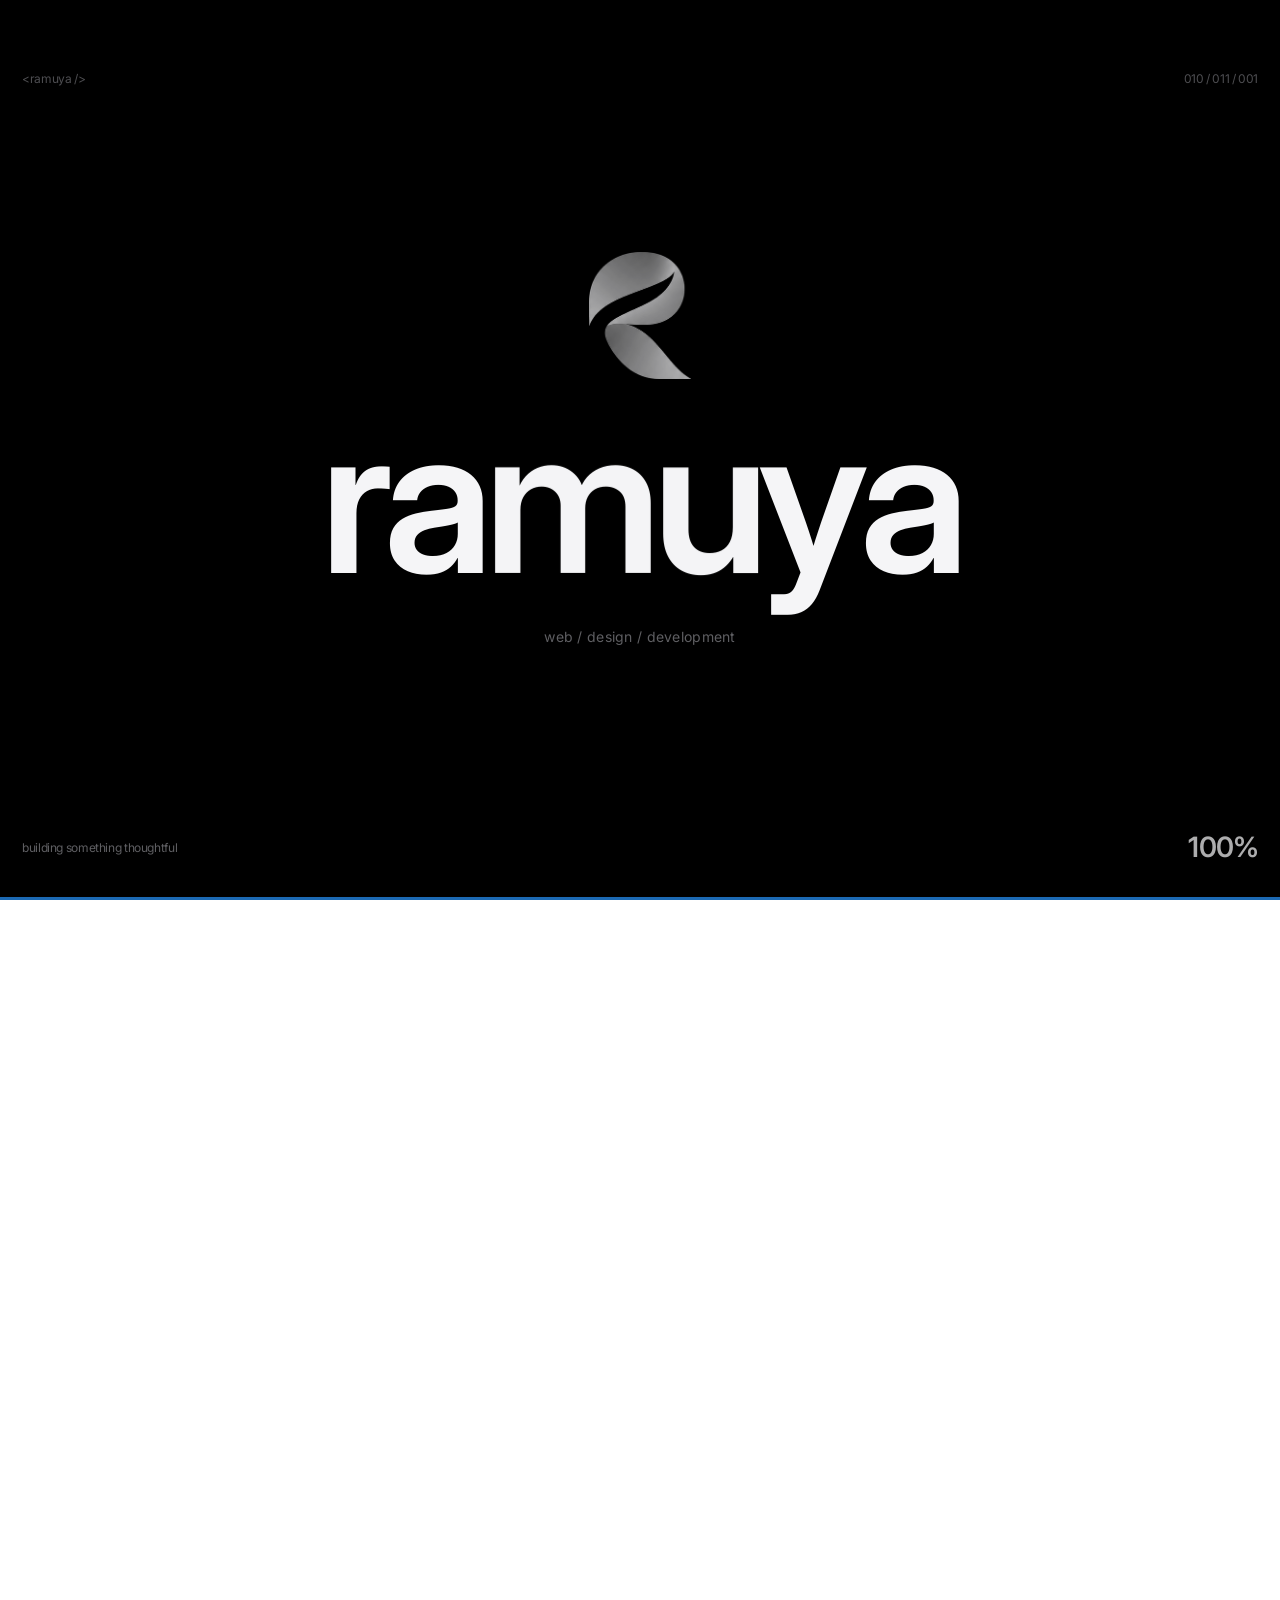
==== index.html @ 0b3c4e21 "Initial commit - RAMUYA" ====
<!DOCTYPE html>
<html lang="id">
<head>
  <meta charset="UTF-8">
  <meta name="viewport" content="width=device-width, initial-scale=1.0">
  <meta name="description" content="Ramuya — freelance web design untuk brand yang ingin tampil hangat, modern, dan berkesan.">
  <title>Ramuya — Web Design Studio</title>
  <link rel="preconnect" href="https://fonts.googleapis.com">
  <link rel="preconnect" href="https://fonts.gstatic.com" crossorigin>
  <!-- Font utama: SF Pro (bawaan perangkat Apple). Inter dipakai sebagai pengganti di perangkat lain -->
  <link href="https://fonts.googleapis.com/css2?family=Inter:wght@400;500;600;700&display=swap" rel="stylesheet">
  <link rel="stylesheet" href="assets/css/style.css">

  <!-- Brand icons + info untuk Google / media sosial -->
  <link rel="icon" href="assets/images/favicon.ico" sizes="48x48">
  <link rel="icon" type="image/png" sizes="48x48" href="assets/images/favicon-48.png">
  <link rel="icon" type="image/png" sizes="96x96" href="assets/images/favicon-96.png">
  <link rel="icon" type="image/png" sizes="192x192" href="assets/images/favicon-192.png">
  <link rel="apple-touch-icon" href="assets/images/apple-touch-icon.png">
  <meta name="theme-color" content="#000000">
  <meta property="og:site_name" content="Ramuya">
  <meta property="og:type" content="website">
  <meta property="og:image" content="https://ramuya.com/assets/images/ramuya-logo.png">
  <script type="application/ld+json">
  {
    "@context": "https://schema.org",
    "@type": "Organization",
    "name": "Ramuya",
    "url": "https://ramuya.com/",
    "logo": "https://ramuya.com/assets/images/ramuya-logo.png"
  }
  </script>
  <script src="assets/js/intro-check.js"></script>
</head>
<body>
  <header class="site-header">
    <div class="header-bar">
      <a class="logo" href="index.html" aria-label="Ramuya — home">
        <img class="logo-dark" src="assets/images/logo-lockup-dark.png" alt="Ramuya" width="305" height="96">
        <img class="logo-light" src="assets/images/logo-lockup-light.png" alt="" aria-hidden="true" width="305" height="96">
      </a>
      <nav class="nav">
        <a href="index.html" class="active">Home</a>
        <a href="services.html">Services</a>
        <a href="work.html">Work</a>
        <a href="about.html">About</a>
        <a href="contact.html">Contact</a>
        <a class="nav-cta" href="contact.html" data-whatsapp><span>Let's talk</span><i>→</i></a>
      </nav>
      <button class="menu-toggle" aria-label="Buka menu" aria-expanded="false"><span></span><span></span></button>
    </div>
  </header>

  <main>
    <!-- SCENE 1 — HERO. Mockup produk jadi membesar mengisi layar saat scroll, lalu masuk ke kalimat approach -->
    <section class="scene scene-hero" data-scene="hero">
      <div class="hero-copy-wrap">
        <p class="eyebrow">Independent web design &amp; development · Bali / Indonesia</p>
        <h1 class="hero-title"><span class="line">Websites with a</span> <span class="line"><span class="grad">little soul.</span></span></h1>
        <p class="hero-sub">Ramuya crafts thoughtful digital experiences for people and brands who believe their website should feel as good as it looks.</p>
        <div class="hero-actions">
          <a href="work.html" class="btn btn-dark">Explore my work</a>
          <a href="contact.html" data-whatsapp class="text-link">Start a project</a>
        </div>
      </div>

      <!-- Produk jadi: 3 browser + 2 phone (gambar di assets/images) -->
      <div class="hero-stage" aria-hidden="true">
        <figure class="device browser dv-left"><div class="browser-bar"><i></i><i></i><i></i></div><img src="assets/images/enviora_desktop.png" alt="Enviora" width="1897" height="927" onerror="this.closest('.device') ? this.closest('.device').remove() : this.remove()"></figure>
        <figure class="device browser dv-right"><div class="browser-bar"><i></i><i></i><i></i></div><img src="assets/images/gracie_desktop.png" alt="Gracie Efata House" width="1901" height="925" onerror="this.closest('.device') ? this.closest('.device').remove() : this.remove()"></figure>
        <figure class="device browser dv-main"><div class="browser-bar"><i></i><i></i><i></i></div><img src="assets/images/nusatrail_desktop.png" alt="Nusa Trail" width="1901" height="923" onerror="this.closest('.device') ? this.closest('.device').remove() : this.remove()"></figure>
        <figure class="device phone dv-phone-1"><img src="assets/images/nusatrail_mobile.jpeg" alt="Nusa Trail mobile" width="852" height="1599" onerror="this.closest('.device') ? this.closest('.device').remove() : this.remove()"></figure>
        <figure class="device phone dv-phone-2"><img src="assets/images/enviora_mobile.jpeg" alt="Enviora mobile" width="792" height="1598" onerror="this.closest('.device') ? this.closest('.device').remove() : this.remove()"></figure>
      </div>

      <div class="hero-dim"></div>

      <div class="hero-statement">
        <span class="eyebrow">01 / the ramuya approach</span>
        <h2 class="statement" data-split>Not just a website.<br><span class="grad">A feeling.</span></h2>
        <p class="statement-sub">I blend warm visual direction, clear structure and playful motion to create websites that feel human — never cold, never cookie-cutter.</p>
        <a class="text-link" href="about.html">More about Ramuya</a>
      </div>
    </section>

    <!-- Ticker: kecepatannya bereaksi terhadap kecepatan & arah scroll (GSAP) -->
    <section class="marquee-section">
      <div class="marquee"><div>strategy <i>/</i> design <i>/</i> development <i>/</i> motion <i>/</i> strategy <i>/</i> design <i>/</i> development <i>/</i> motion <i>/</i> strategy <i>/</i> design <i>/</i> development <i>/</i> motion <i>/</i> strategy <i>/</i> design <i>/</i> development <i>/</i> motion <i>/</i> </div></div>
    </section>

    <!-- SCENE 2 — SERVICES (pinned, kartu bergeser horizontal) -->
    <section class="scene scene-services" data-scene="services">
      <div class="scene-head">
        <div><span class="eyebrow">02 / what I do</span><h2 class="scene-title">What I do.</h2></div>
        <a class="text-link" href="services.html">View all services</a>
      </div>
      <div class="h-track">
          <a class="h-card c-blue" href="services.html"><span class="num">01</span><h3>Web Design</h3><p>Visual direction, wireframes, responsive layouts and a distinctive design system tailored to your brand.</p><img src="assets/images/nusatrail_desktop.png" alt="Web Design" width="1901" height="923" class="h-img" onerror="this.closest('.device') ? this.closest('.device').remove() : this.remove()"></a>
          <a class="h-card c-purple" href="services.html"><span class="num">02</span><h3>Web Development</h3><p>Clean, responsive and lightweight front-end development that turns the design into a living experience.</p><img src="assets/images/enviora_desktop.png" alt="Web Development" width="1897" height="927" class="h-img" onerror="this.closest('.device') ? this.closest('.device').remove() : this.remove()"></a>
          <a class="h-card c-orange" href="services.html"><span class="num">03</span><h3>UI / UX Direction</h3><p>Helping your digital product become easier to understand, nicer to use and more consistent.</p><img src="assets/images/gracie_desktop.png" alt="UI / UX Direction" width="1901" height="925" class="h-img" onerror="this.closest('.device') ? this.closest('.device').remove() : this.remove()"></a>
          <a class="h-card c-green" href="services.html"><span class="num">04</span><h3>Landing Pages</h3><p>Focused pages designed around one clear goal — launch, promote, collect leads or make a strong first impression.</p><img src="assets/images/enviora_desktop.png" alt="Landing Pages" width="1901" height="925" class="h-img" onerror="this.closest('.device') ? this.closest('.device').remove() : this.remove()"></a>
      </div>
      <div class="h-progress"><span></span></div>
    </section>

    <!-- SCENE 3 — SELECTED WORK (pinned, proyek berganti satu per satu) -->
    <section class="scene scene-work" data-scene="work">
      <div class="scene-head">
        <div><span class="eyebrow">03 / selected work</span></div>
        <a class="text-link" href="work.html">See all projects</a>
      </div>
      <div class="work-copy">
          <div class="work-text" data-i="0"><span class="work-index">01 / 04</span><h2>Nusa Trail</h2><p>Sustainable Tourism Website</p><a class="text-link" href="project-nusa-trail.html" data-cursor="View">View project</a></div>
          <div class="work-text" data-i="1"><span class="work-index">02 / 04</span><h2>Enviora</h2><p>Smart &amp; Sustainable Community Portal</p><a class="text-link" href="project-enviora.html" data-cursor="View">View project</a></div>
          <div class="work-text" data-i="2"><span class="work-index">03 / 04</span><h2>Gracie Efata</h2><p>Boarding House Website</p><a class="text-link" href="project-gracie-efata-house.html" data-cursor="View">View project</a></div>
          <div class="work-text" data-i="3"><span class="work-index">04 / 04</span><h2>Mi Baguetto</h2><p>Bakery Website</p><a class="text-link" href="project-mi-baguetto.html" data-cursor="View">View project</a></div>
      </div>
      <div class="work-visuals">
          <div class="work-visual" data-i="0"><figure class="device browser wv-desk"><div class="browser-bar"><i></i><i></i><i></i></div><img src="assets/images/nusatrail_desktop.png" alt="Nusa Trail" width="1901" height="923" onerror="this.closest('.device') ? this.closest('.device').remove() : this.remove()"></figure><figure class="device phone wv-phone"><img src="assets/images/nusatrail_mobile.jpeg" alt="Nusa Trail mobile" width="852" height="1599" onerror="this.closest('.device') ? this.closest('.device').remove() : this.remove()"></figure><div class="fallback g-blue"><span>NUSA</span></div></div>
          <div class="work-visual" data-i="1"><figure class="device browser wv-desk"><div class="browser-bar"><i></i><i></i><i></i></div><img src="assets/images/enviora_desktop.png" alt="Enviora" width="1897" height="927" onerror="this.closest('.device') ? this.closest('.device').remove() : this.remove()"></figure><figure class="device phone wv-phone"><img src="assets/images/enviora_mobile.jpeg" alt="Enviora mobile" width="792" height="1598" onerror="this.closest('.device') ? this.closest('.device').remove() : this.remove()"></figure><div class="fallback g-green"><span>ENV.</span></div></div>
          <div class="work-visual" data-i="2"><figure class="device browser wv-desk"><div class="browser-bar"><i></i><i></i><i></i></div><img src="assets/images/gracie_desktop.png" alt="Gracie Efata House" width="1901" height="925" onerror="this.closest('.device') ? this.closest('.device').remove() : this.remove()"></figure><figure class="device phone wv-phone"><img src="assets/images/gracie_mobile.jpeg" alt="Gracie Efata House mobile" width="858" height="1599" onerror="this.closest('.device') ? this.closest('.device').remove() : this.remove()"></figure><div class="fallback g-orange"><span>GRACIE</span></div></div>
          <div class="work-visual" data-i="3"><figure class="device browser wv-desk"><div class="browser-bar"><i></i><i></i><i></i></div><img src="assets/images/mibaguetto_desktop.png" alt="Mi Baguetto" onerror="this.closest('.device') ? this.closest('.device').remove() : this.remove()"></figure><figure class="device phone wv-phone"><img src="assets/images/mibaguetto_mobile.jpeg" alt="Mi Baguetto mobile" onerror="this.closest('.device') ? this.closest('.device').remove() : this.remove()"></figure><div class="fallback g-purple"><span>BAKE.</span></div></div>
      </div>
      <div class="work-dots"><i></i><i></i><i></i><i></i></div>
    </section>

    <!-- SCENE 4 — QUOTE (pinned, kata menyala satu per satu) -->
    <section class="scene scene-quote" data-scene="quote">
      <div class="quote-inner">
        <blockquote>Good design doesn't shout.<br><span class="grad">It stays with you.</span></blockquote>
      </div>
    </section>

    <section class="section packages" id="packages">
      <div class="packages-head">
        <p class="eyebrow">packages</p>
        <h2 class="title">Pick a plan.<br><span class="grad">Make it yours.</span></h2>
        <p class="page-lead">Every project is scoped around your goals. Choose a starting point and I'll tailor it with you.</p>
      </div>

      <!-- Special offer: ubah teksnya sesuai promo yang sedang berlaku -->
      <div class="offer">
        <span class="offer-badge">Special offer</span>
        <p><strong>Free 30-minute consultation</strong> for every new project. I'll map your goals, pages and timeline before you commit to anything.</p>
        <a class="btn btn-dark" href="contact.html" data-whatsapp data-wa-text="Halo Ramuya, saya ingin klaim free consultation 30 menit.">Claim offer</a>
      </div>

      <div class="plans">
        <article class="plan">
          
          <h3>Landing Page</h3>
          <p class="plan-desc">One focused page built around a single goal: launch, promote or collect leads.</p>
          <!-- Ganti "Custom quote" dengan harga paket kamu, mis. Rp 2.500.000 -->
          <div class="plan-price"><small>Starting from</small><strong>Rp 1.000.000</strong></div>
          <ul class="plan-list"><li>Single-page responsive design</li><li>Clear copy and visual hierarchy</li><li>WhatsApp / contact button</li><li>Launch-ready delivery</li></ul>
          <a class="btn " href="contact.html" data-whatsapp data-wa-text="Halo Ramuya, saya tertarik dengan paket Landing Page.">Ask about this plan</a>
        </article>
        <article class="plan plan-featured">
          <span class="plan-badge">Most popular</span>
          <h3>Business Website</h3>
          <p class="plan-desc">A complete multi-page website that represents your brand properly.</p>
          <!-- Ganti "Custom quote" dengan harga paket kamu, mis. Rp 2.500.000 -->
          <div class="plan-price"><small>Starting from</small><strong>Rp 1.300.000</strong></div>
          <ul class="plan-list"><li>Multi-page structure (Home, Services, About, Contact)</li><li>Custom design system</li><li>Smooth animations and interactions</li><li>Performance-minded build</li><li>Contact form to email / WhatsApp</li></ul>
          <a class="btn btn-dark" href="contact.html" data-whatsapp data-wa-text="Halo Ramuya, saya tertarik dengan paket Business Website.">Ask about this plan</a>
        </article>
        <article class="plan">
          
          <h3>Custom Experience</h3>
          <p class="plan-desc">Fully tailored design and motion for ambitious ideas.</p>
          <!-- Ganti "Custom quote" dengan harga paket kamu, mis. Rp 2.500.000 -->
          <div class="plan-price"><small>Starting from</small><strong>Rp 1.600.000</strong></div>
          <ul class="plan-list"><li>UI / UX direction and user flows</li><li>Advanced scroll animations</li><li>Reusable component system</li><li>Priority support after launch</li></ul>
          <a class="btn " href="contact.html" data-whatsapp data-wa-text="Halo Ramuya, saya tertarik dengan paket Custom Experience.">Ask about this plan</a>
        </article>
      </div>

      <ul class="included">
        <li>Responsive on every device</li>
        <li>Performance-minded builds</li>
        <li>Launch-ready delivery</li>
        <li>Direct line to me on WhatsApp</li>
      </ul>
    </section>
    <section class="ambient-section scene" data-scene="ambient">
      <div class="ambient-copy">
        <span class="eyebrow">a little more ramuya</span>
        <h2 class="title" data-split>Beautiful things<br><span class="grad">take a little movement.</span></h2>
      </div>
      <div class="ambient-stage">
        <div class="phone3d"><figure class="device phone "><img src="assets/images/nusatrail_mobile.jpeg" alt="Nusa Trail mobile" width="852" height="1599" onerror="this.closest('.device') ? this.closest('.device').remove() : this.remove()"></figure></div>
        <span class="chip chip-a">thoughtful</span><span class="chip chip-b">playful</span><span class="chip chip-c">made with care</span>
      </div>
    </section>
    <section class="cta-section">
      <p class="eyebrow">have a good idea?</p>
      <h2 class="cta-title" data-split>Let's make it<br><span class='grad'>beautiful.</span></h2>
      <a href="contact.html" data-whatsapp class="btn btn-dark">Tell me about it</a>
    </section>
  </main>

  <footer class="site-footer">
    <div class="footer-inner">
      <p class="footer-note">Thoughtful websites for brands, people, and ideas with something to say.</p>
      <div class="footer-cols">
        <div class="footer-column"><span class="footer-label">Explore</span><a href="index.html">Home</a><a href="services.html">Services</a><a href="work.html">Work</a><a href="about.html">About</a><a href="contact.html">Contact</a></div>
        <div class="footer-column"><span class="footer-label">Services</span><a href="services.html">Web Design</a><a href="services.html">Web Development</a><a href="services.html">Landing Pages</a><a href="services.html">UI/UX Direction</a></div>
        <div class="footer-column"><span class="footer-label">Say hello</span><a href="mailto:ramuya2026@gmail.com">ramuya2026@gmail.com</a><span>Bali, Indonesia</span><span>Working worldwide</span></div>
        <div class="footer-column"><span class="footer-label">Follow</span>
          <a href="https://www.instagram.com/ramuya.official/" target="_blank" rel="noopener">Instagram</a>
          <a href="https://www.linkedin.com/search/results/all/?keywords=Novan%20Mirza%20Arana%20Putro" target="_blank" rel="noopener">LinkedIn</a>
          <a href="https://github.com/NovanArana" target="_blank" rel="noopener">GitHub</a></div>
      </div>
      <div class="footer-bottom"><span>© 2026 Ramuya. All rights reserved.</span><span>made with intention · and a little code</span></div>
    </div>
  </footer>

  <script src="assets/js/vendor/gsap.min.js"></script>
  <script src="assets/js/vendor/ScrollTrigger.min.js"></script>
  <script src="assets/js/vendor/lenis.min.js"></script>
  <script src="assets/js/main.js"></script>
  <script src="assets/js/smooth-scroll.js"></script>
  <script src="assets/js/intro.js"></script>
  <script src="assets/js/motion.js"></script>
  <script src="assets/js/scroll-story.js"></script>
</body>
</html>
---- assets/css/style.css ----
/* =====================================================================
   RAMUYA — gaya "halaman produk Apple"
   =====================================================================
   Daftar isi
     1. Variabel (warna & font)         8. Scene beranda: hero, services, work, quote
     2. Dasar & tipografi               9. Scene bersama: ambient, cta, process (+ paket di akhir file)
     3. Tombol & link                  10. Halaman dalam: Services, Work, About, Contact
     4. Header & menu mobile           11. Halaman proyek
     5. Preloader                      12. Footer
     6. Mockup perangkat (device)      13. Animasi bantu & responsif
     7. Kerangka scene

   PALET (sama seperti halaman iPhone Apple)
     Putih #ffffff · abu terang #f5f5f7 · hitam #000000 / #1d1d1f
     Biru tombol #0071e3 · biru link #0066cc · biru terang (latar gelap) #2997ff
     Gradien khas untuk kata penting: biru → ungu → oranye (.grad)

   FONT
     SF Pro (font bawaan perangkat Apple). Di perangkat lain otomatis memakai Inter.
   ===================================================================== */


/* ---------------------------------------------------------------------
   1. VARIABEL
   --------------------------------------------------------------------- */
:root{
  --white:#ffffff;
  --gray:#f5f5f7;
  --gray-2:#e8e8ed;
  --line:#d2d2d7;
  --ink:#1d1d1f;             /* teks & judul di latar terang */
  --muted:#6e6e73;           /* teks pendukung */
  --black:#000000;
  --dark:#161617;            /* kartu di latar gelap */

  --blue:#0071e3;            /* tombol utama */
  --blue-hover:#0077ed;
  --link:#0066cc;            /* link teks */
  --blue-light:#2997ff;      /* link di latar gelap */

  --grad:linear-gradient(90deg,#2997ff 0%,#a259ff 52%,#ff7a45 100%);

  --font:-apple-system,BlinkMacSystemFont,"SF Pro Display","SF Pro Text","Inter","Helvetica Neue",Helvetica,Arial,sans-serif;

  --pad:max(22px,calc((100vw - 1240px) / 2));    /* margin kiri-kanan: konten maksimal 1240px, di tengah */
  --radius:28px;
  --ease:cubic-bezier(.16,1,.3,1);
}


/* ---------------------------------------------------------------------
   2. DASAR & TIPOGRAFI
   --------------------------------------------------------------------- */
*{box-sizing:border-box}
html{scroll-behavior:smooth}
html.story-on{scroll-behavior:auto}

body{margin:0;background:var(--white);color:var(--ink);font:400 17px/1.47 var(--font);letter-spacing:-.022em;
  -webkit-font-smoothing:antialiased;overflow-x:clip}
::selection{background:var(--blue);color:#fff}
a{color:inherit;text-decoration:none;-webkit-tap-highlight-color:transparent}
img{max-width:100%}
body.loader-active,body.nav-open{overflow:hidden!important}

.eyebrow,.mini-label{display:block;margin:0;font-size:14px;font-weight:600;letter-spacing:-.01em;color:var(--muted)}
.title,.page-title,.statement,.scene-title,.cta-title,.hero-title{margin:0;font-weight:600;color:var(--ink);letter-spacing:-.035em;line-height:1.04}
.title{font-size:clamp(2.4rem,5.2vw,4.5rem)}
.page-title{font-size:clamp(3rem,7.6vw,6.5rem)}
.scene-title{font-size:clamp(2.2rem,4.6vw,3.8rem)}
.center{text-align:center}

/* Kata bergradien (biru → ungu → oranye) */
.grad{background:var(--grad);-webkit-background-clip:text;background-clip:text;-webkit-text-fill-color:transparent;color:transparent}
.grad .word-in,.grad.word-in{background:var(--grad);-webkit-background-clip:text;background-clip:text;-webkit-text-fill-color:transparent}

/* Pemecah kata (dibuat oleh scroll-story.js) */
.word{display:inline-block}
.word-in{display:inline-block;will-change:transform}
.is-mask .word{overflow:hidden;vertical-align:top;padding-bottom:.12em;margin-bottom:-.12em}

.section{padding:100px var(--pad)}
.page-lead{max-width:640px;margin:22px auto 0;font-size:clamp(1.1rem,1.6vw,1.4rem);line-height:1.4;color:var(--muted);letter-spacing:-.016em}


/* ---------------------------------------------------------------------
   3. TOMBOL & LINK
   --------------------------------------------------------------------- */
.btn{display:inline-flex;align-items:center;justify-content:center;padding:12px 24px;border:1px solid var(--blue);border-radius:980px;
  background:transparent;color:var(--blue);font:400 17px/1.2 var(--font);letter-spacing:-.022em;cursor:pointer;
  transition:background .3s,color .3s,border-color .3s}
.btn:hover{background:var(--blue);color:#fff}
.btn-dark{background:var(--blue);border-color:var(--blue);color:#fff}
.btn-dark:hover{background:var(--blue-hover);border-color:var(--blue-hover)}

.text-link{display:inline-flex;align-items:center;gap:4px;font-size:17px;color:var(--link);letter-spacing:-.022em}
.text-link:after{content:"›";font-size:1.25em;line-height:1;transition:transform .3s var(--ease)}
.text-link:hover{text-decoration:underline}
.text-link:hover:after{transform:translateX(3px)}
.scene-hero .hero-statement .text-link,.scene-services .text-link{color:var(--blue-light)}


/* ---------------------------------------------------------------------
   4. HEADER — navbar melayang (pill) bergaya kaca
   - Logo asli (2 versi: gelap & terang) bertukar otomatis mengikuti latar
   - Penanda "pill" mengikuti link yang di-hover (digerakkan GSAP, motion.js)
   - Mengecil saat scroll; tema gelap/terang diatur scroll-story.js (class .on-dark)
   --------------------------------------------------------------------- */
.site-header{position:fixed;top:0;left:0;right:0;z-index:900;display:flex;justify-content:center;padding-top:14px;pointer-events:none}
.header-bar{position:relative;isolation:isolate;pointer-events:auto;display:flex;align-items:center;justify-content:space-between;gap:34px;
  width:min(1040px,calc(100vw - 32px));height:58px;padding:0 10px 0 24px;border-radius:980px;
  transition:width .7s var(--ease),height .7s var(--ease)}
.header-bar:before{content:"";position:absolute;inset:0;z-index:-1;border-radius:inherit;background:rgba(255,255,255,.72);
  -webkit-backdrop-filter:saturate(180%) blur(24px);backdrop-filter:saturate(180%) blur(24px);
  box-shadow:0 0 0 1px rgba(0,0,0,.06),0 14px 44px -14px rgba(0,0,0,.2);transition:background .5s,box-shadow .5s}
.header-bar.is-compact{width:min(840px,calc(100vw - 32px));height:50px}
.on-dark .header-bar:before{background:rgba(28,28,30,.62);box-shadow:0 0 0 1px rgba(255,255,255,.12),0 14px 44px -14px rgba(0,0,0,.7)}

.logo{position:relative;display:block;flex:none;height:28px}
.logo img{display:block;height:100%;width:auto;transition:opacity .45s}
.logo .logo-light{position:absolute;left:0;top:0;opacity:0}
.on-dark .logo-dark{opacity:0}
.on-dark .logo-light{opacity:1}

.nav{position:relative;display:flex;align-items:center;gap:2px}
.nav a:not(.nav-cta){position:relative;z-index:1;padding:8px 16px;font-size:14px;font-weight:500;letter-spacing:-.01em;color:var(--ink);opacity:.68;transition:opacity .3s,color .5s}
.nav a:not(.nav-cta):hover,.nav a.active{opacity:1}
.on-dark .nav a:not(.nav-cta){color:#f5f5f7}
.nav-pill{position:absolute;left:0;top:0;z-index:0;border-radius:980px;background:rgba(0,0,0,.07);opacity:0;pointer-events:none;transition:background .5s}
.on-dark .nav-pill{background:rgba(255,255,255,.14)}
.nav .nav-cta{display:inline-flex;align-items:center;gap:8px;margin-left:12px;padding:10px 18px 10px 20px;border-radius:980px;background:var(--ink);color:#fff;
  font-size:14px;font-weight:500;letter-spacing:-.01em;transition:background .4s,color .4s}
.nav .nav-cta i{display:inline-block;font-style:normal;transition:transform .4s var(--ease)}
.nav .nav-cta:hover{background:var(--blue)}
.nav .nav-cta:hover i{transform:translateX(4px)}
.on-dark .nav .nav-cta{background:#fff;color:#000}
.on-dark .nav .nav-cta:hover{background:var(--blue);color:#fff}

.menu-toggle{display:none;width:44px;height:44px;border:0;background:none;cursor:pointer}
.menu-toggle span{display:block;width:20px;height:1.5px;margin:6px auto;background:var(--ink);transition:transform .4s var(--ease),background .4s}
.on-dark .menu-toggle span{background:#f5f5f7}


/* ---------------------------------------------------------------------
   5. PRELOADER (markup dibuat intro.js; animasi oleh GSAP)
   --------------------------------------------------------------------- */
html[data-intro="on"] body > *:not(.cinematic-loader):not(script){visibility:hidden}

.cinematic-loader{position:fixed;inset:0;z-index:999999;width:100vw;height:100dvh;overflow:hidden;display:grid;place-items:center;background:var(--black);color:#f5f5f7}
.loader-center{position:absolute;inset:0;display:flex;flex-direction:column;align-items:center;justify-content:center;text-align:center}
.loader-word{display:flex;justify-content:center;width:max-content;white-space:nowrap;font-size:clamp(4rem,16vw,13rem);font-weight:600;line-height:1;letter-spacing:-.05em}
.loader-word .letter{display:inline-block;opacity:0}
.loader-sub{margin-top:26px;font-size:14px;letter-spacing:.02em;color:#86868b}
.loader-code{position:absolute;top:70px;font-size:12px;color:#6e6e73}
.code-a{left:var(--pad)}
.code-b{right:var(--pad)}
.loader-bottom{position:absolute;left:var(--pad);right:var(--pad);bottom:32px;z-index:4;display:flex;justify-content:space-between;align-items:center;font-size:12px;color:#86868b}
.loader-bottom strong{font-size:28px;font-weight:600;color:#f5f5f7;letter-spacing:-.03em}
.loader-bottom strong i{font-style:normal}
.loader-progress{position:absolute;left:0;right:0;bottom:0;height:3px;background:rgba(255,255,255,.12)}
.loader-progress span{display:block;width:0;height:100%;background:var(--blue-light)}

/* Transisi pindah halaman (digerakkan GSAP di motion.js) */
.page-wipe{position:fixed;left:0;right:0;top:100%;height:100%;z-index:9999;display:grid;place-items:center;background:var(--black);pointer-events:none}
.page-wipe span{font-size:clamp(2.6rem,7vw,5.5rem);font-weight:600;letter-spacing:-.05em;color:#f5f5f7}
html.vz-arriving body:before{content:"";position:fixed;inset:0;z-index:9998;background:var(--black)}


/* ---------------------------------------------------------------------
   6. MOCKUP PERANGKAT (produk jadi)
   --------------------------------------------------------------------- */
.device{position:absolute;margin:0}
.browser{overflow:hidden;background:#fff;border-radius:14px;box-shadow:0 0 0 1px rgba(0,0,0,.12),0 40px 80px -30px rgba(0,0,0,.45)}
.browser-bar{display:flex;align-items:center;gap:6px;height:26px;padding:0 12px;background:#ececee;font-size:10px;color:#86868b;white-space:nowrap;overflow:hidden}
.browser-bar i{flex:none;width:8px;height:8px;border-radius:50%;background:#c7c7cc}
.browser-bar span{margin-left:10px}
.browser img{display:block;width:100%;height:auto}
.phone{padding:6px;background:#1d1d1f;border-radius:34px;box-shadow:0 0 0 1.5px #3a3a3c,0 40px 80px -30px rgba(0,0,0,.6)}
.phone img{display:block;width:100%;height:auto;border-radius:28px}


/* ---------------------------------------------------------------------
   7. KERANGKA SCENE (aktif saat <html class="story-on">)
   Tanpa itu, semua scene tampil sebagai bagian biasa yang ditumpuk ke bawah.
   --------------------------------------------------------------------- */
.scene{position:relative}
.story-on .scene{height:100vh;height:100svh;overflow:hidden}
.scene-head{display:flex;justify-content:space-between;align-items:flex-end;gap:20px;padding:84px var(--pad) 0}
.scene-head .eyebrow{margin-bottom:6px}


/* ---------------------------------------------------------------------
   8. SCENE BERANDA
   --------------------------------------------------------------------- */

/* ---- Hero: teks di kiri, mockup produk jadi di kanan ---- */
.scene-hero{background:var(--white);display:grid;grid-template-columns:minmax(0,.95fr) minmax(0,1.05fr);align-items:center;gap:2vw;padding:96px var(--pad) 24px}
.hero-copy-wrap{position:relative;z-index:3;text-align:left;container-type:inline-size}   /* cqw = lebar kolom teks, supaya judul tidak patah baris */
.hero-copy-wrap .eyebrow{color:#bf4800}
.hero-title{margin:14px 0 0;font-size:clamp(2.4rem,min(12.4cqw,11vh),6rem);letter-spacing:-.045em;line-height:1.02}
.hero-title .line{display:block}
.hero-sub{max-width:520px;margin:22px 0 0;font-size:clamp(1.05rem,1.4vw,1.3rem);line-height:1.4;color:var(--muted);letter-spacing:-.016em}
.hero-actions{display:flex;align-items:center;gap:26px;margin-top:30px}

.hero-stage{position:relative;z-index:2;height:min(68vh,640px)}
.dv-right{width:50%;right:0;top:0;z-index:1}
.dv-left{width:46%;left:0;top:47%;z-index:1}
.dv-main{width:68%;left:17%;top:17%;z-index:3}
.dv-phone-1{width:15%;left:4%;top:60%;z-index:4}
.dv-phone-2{width:14%;right:4%;top:64%;z-index:4}

.hero-dim{display:none}
.story-on .hero-dim{display:block;position:absolute;inset:0;z-index:5;background:var(--black);opacity:0;pointer-events:none}
.hero-statement{grid-column:1 / -1;padding:90px 0;background:var(--black);color:#f5f5f7;text-align:center}
.story-on .hero-statement{position:absolute;inset:0;z-index:6;display:flex;flex-direction:column;align-items:center;justify-content:center;background:none;visibility:hidden}
.hero-statement .eyebrow{color:#86868b}
.statement{margin:14px 0 0;font-size:clamp(3rem,8vw,7rem);letter-spacing:-.045em;color:#f5f5f7}
.statement-sub{max-width:600px;margin:26px auto 22px;font-size:clamp(1.05rem,1.6vw,1.4rem);line-height:1.4;color:#a1a1a6;letter-spacing:-.016em}

/* ---- Ticker ---- */
.marquee-section{position:relative;z-index:2;overflow:hidden;margin-top:-1px;background:var(--black)}   /* -1px: menutup celah sub-piksel dengan bagian hitam di atasnya */
.marquee{white-space:nowrap;padding:34px 0;font-size:clamp(2.4rem,5vw,4.4rem);font-weight:600;letter-spacing:-.04em;color:#3a3a3c}
.marquee div{display:inline-block}
html:not(.story-on) .marquee div{animation:marquee 30s linear infinite}
.marquee i{margin:0 .4em;font-style:normal;color:var(--blue-light)}

/* ---- Services: kartu bergeser horizontal ---- */
.scene-services{background:var(--black);color:#f5f5f7}
.scene-services .scene-title{color:#f5f5f7}
.story-on .scene-services{display:flex;flex-direction:column}
.h-track{display:flex;gap:22px;padding:34px var(--pad) 28px;overflow-x:auto}
.story-on .h-track{flex:1;overflow:visible;width:max-content;padding-bottom:20px;will-change:transform}
.h-card{position:relative;overflow:hidden;flex:0 0 min(78vw,520px);min-height:420px;padding:34px 34px 0;border-radius:var(--radius);background:var(--dark);color:#f5f5f7;
  display:flex;flex-direction:column;isolation:isolate}
.story-on .h-card{height:100%;min-height:0}
.h-card:before{content:"";position:absolute;inset:0;z-index:-1;opacity:.9;transition:opacity .5s}
.c-blue:before{background:radial-gradient(120% 80% at 100% 0%,rgba(41,151,255,.55),transparent 60%)}
.c-purple:before{background:radial-gradient(120% 80% at 100% 0%,rgba(162,89,255,.55),transparent 60%)}
.c-orange:before{background:radial-gradient(120% 80% at 100% 0%,rgba(255,122,69,.5),transparent 60%)}
.c-green:before{background:radial-gradient(120% 80% at 100% 0%,rgba(52,199,89,.45),transparent 60%)}
.h-card .num{font-size:14px;font-weight:600;color:#86868b}
.h-card h3{margin:10px 0 12px;font-size:clamp(2rem,3.4vw,3rem);font-weight:600;letter-spacing:-.035em;line-height:1.05}
.h-card p{max-width:380px;margin:0;font-size:17px;line-height:1.4;color:#a1a1a6}
.h-img{position:absolute;right:-8%;bottom:-6%;width:78%;height:auto;border-radius:18px 0 0 0;box-shadow:0 30px 60px -20px rgba(0,0,0,.7)}
.h-portrait{width:46%;right:8%;border-radius:18px 18px 0 0}
.h-card:hover:before{opacity:1}
.h-progress{display:none}
.story-on .h-progress{display:block;height:3px;margin:0 var(--pad) 32px;background:#2c2c2e;border-radius:3px;overflow:hidden}
.h-progress span{display:block;height:100%;background:#f5f5f7;transform:scaleX(0);transform-origin:0 50%}

/* ---- Work: proyek berganti satu per satu ---- */
.scene-work{background:var(--gray)}
.work-copy,.work-visuals{position:relative}
.work-text{padding:40px var(--pad) 10px}
.work-index{font-size:14px;font-weight:600;color:var(--muted)}
.work-text h2{margin:8px 0 6px;font-size:clamp(2.6rem,5.6vw,5rem);font-weight:600;letter-spacing:-.04em;line-height:1.02}
.work-text p{margin:0 0 14px;font-size:clamp(1.05rem,1.5vw,1.3rem);color:var(--muted)}
.work-visual{position:relative;margin:0 var(--pad) 50px;height:420px}
.fallback{position:absolute;inset:0;border-radius:var(--radius);display:grid;place-items:center;font-size:clamp(3rem,10vw,8rem);font-weight:600;letter-spacing:-.05em;color:#fff}
.work-visual .device ~ .fallback{display:none}          /* tampil hanya kalau gambar proyek tidak ada */
.g-blue{background:linear-gradient(135deg,#2997ff,#5e5ce6)}
.g-green{background:linear-gradient(135deg,#34c759,#00a3a3)}
.g-orange{background:linear-gradient(135deg,#ff9f0a,#ff453a)}
.g-purple{background:linear-gradient(135deg,#bf5af2,#ff375f)}
.wv-desk{width:min(64vw,880px,calc((100svh - 476px) * 2.05));left:0;right:0;margin:0 auto;top:0}   /* lebar ikut tinggi layar: mockup tidak pernah melewati batas bawah */
.wv-phone{width:min(12vw,170px,calc((100svh - 476px) * .42));left:calc(50% - min(34vw,470px));top:auto;bottom:0}
.work-dots{display:flex;gap:8px;justify-content:center;padding-bottom:30px}
.work-dots i{width:8px;height:8px;border-radius:8px;background:#c7c7cc;transition:background .3s,width .3s}
.work-dots i.on{width:28px;background:var(--ink)}

.story-on .work-copy{position:absolute;left:0;right:0;top:120px;height:230px}
.story-on .work-text{position:absolute;left:0;right:0;top:0;opacity:0;visibility:hidden}
.story-on .work-visuals{position:absolute;left:0;right:0;top:340px;bottom:110px}   /* bottom = jarak ke batas bawah scene (ke section Good design) */
.story-on .work-visual{position:absolute;inset:0;margin:0;height:auto;opacity:0}
.story-on .work-dots{position:absolute;left:0;right:0;bottom:0;padding:0 0 28px}

/* ---- Quote ---- */
.scene-quote{background:var(--black);color:#f5f5f7}
.story-on .scene-quote{display:flex;align-items:center;justify-content:center}
.quote-inner{width:100%;padding:100px var(--pad);text-align:center}
.scene-quote blockquote{margin:0 auto;max-width:1100px;font-size:clamp(3rem,8vw,7.4rem);font-weight:600;letter-spacing:-.045em;line-height:1.02;color:#f5f5f7}


/* ---------------------------------------------------------------------
   9. SCENE BERSAMA
   --------------------------------------------------------------------- */
/* ---- Ambient: phone 3D + chip melayang ---- */
.ambient-section{display:grid;grid-template-columns:1fr 1fr;gap:5vw;align-items:center;padding:100px var(--pad);background:var(--black);color:#f5f5f7}
.story-on .ambient-section{padding-top:96px;padding-bottom:40px}
.ambient-section .title{color:#f5f5f7;margin-top:10px}
.ambient-stage{position:relative;height:min(62vh,560px);display:grid;place-items:center;perspective:1400px}
.phone3d{position:relative;width:min(21vw,250px);transform-style:preserve-3d}
.phone3d .device{position:relative}
.chip{position:absolute;padding:10px 18px;border-radius:980px;background:rgba(255,255,255,.12);backdrop-filter:blur(16px);-webkit-backdrop-filter:blur(16px);
  border:1px solid rgba(255,255,255,.18);font-size:15px;font-weight:500;color:#f5f5f7;white-space:nowrap}
.chip-a{top:12%;left:8%}
.chip-b{right:6%;top:34%}
.chip-c{bottom:12%;left:16%}

/* ---- CTA ---- */
.cta-section{padding:150px var(--pad) 130px;background:var(--white);text-align:center}
.cta-title{margin:12px 0 34px;font-size:clamp(3.2rem,9.5vw,9rem);letter-spacing:-.05em;line-height:1}
.cta-section .btn{font-size:19px;padding:14px 30px}

/* ---- Process (halaman Services) ---- */
.process{padding:100px var(--pad);background:var(--gray);text-align:center}
.story-on .process{display:flex;flex-direction:column;justify-content:center;padding-top:96px;padding-bottom:40px}
.process-head .title{margin-top:10px}
.process-grid{display:grid;grid-template-columns:repeat(4,1fr);gap:18px;margin-top:44px;text-align:left}
.process-card{min-height:250px;padding:28px;border-radius:var(--radius);background:var(--white);display:flex;flex-direction:column}
.process-card span{font-size:14px;font-weight:600;color:var(--muted)}
.process-card h3{margin:auto 0 8px;font-size:2rem;font-weight:600;letter-spacing:-.035em}
.process-card p{margin:0;font-size:15px;line-height:1.45;color:var(--muted)}


/* ---------------------------------------------------------------------
   10. HALAMAN DALAM
   --------------------------------------------------------------------- */
.page-hero{padding:150px var(--pad) 70px;text-align:center}
.page-hero .eyebrow{color:#bf4800}
.contact-hero{padding-bottom:20px}

/* Strip produk: dua baris mockup bergeser berlawanan arah saat scroll */
.product-strip{overflow:hidden;padding:20px 0 40px;background:var(--gray)}
.strip-row{display:flex;gap:22px;width:max-content;padding:11px var(--pad);will-change:transform}
.strip-row .device{position:relative;flex:0 0 min(34vw,460px)}

/* Services: kartu detail */
.service-detail{background:var(--white)}
.detail-list{display:grid;gap:18px;max-width:1040px;margin:0 auto}
.detail-card{padding:44px 48px;border-radius:var(--radius);background:var(--gray);display:grid;grid-template-columns:70px 1fr;column-gap:10px}
.detail-card .di-num{grid-row:1 / 4;font-size:14px;font-weight:600;color:var(--muted);padding-top:14px}
.detail-card h2{margin:0 0 12px;font-size:clamp(2rem,4vw,3.2rem);font-weight:600;letter-spacing:-.04em;line-height:1.05}
.detail-card p{max-width:560px;margin:0;font-size:clamp(1.05rem,1.5vw,1.25rem);line-height:1.45;color:var(--muted)}
.detail-card ul{display:flex;flex-wrap:wrap;gap:8px;margin:22px 0 0;padding:0;list-style:none}
.detail-card li{padding:7px 14px;border-radius:980px;background:var(--white);font-size:14px;color:var(--ink)}

/* Work: filter + grid kartu */
.portfolio{padding-top:30px}
.portfolio-filter{display:flex;flex-wrap:wrap;justify-content:center;gap:10px;margin-bottom:46px}
.portfolio-filter button{padding:9px 20px;border:0;border-radius:980px;background:var(--gray);cursor:pointer;font:400 15px var(--font);letter-spacing:-.016em;color:var(--ink);transition:background .3s,color .3s}
.portfolio-filter button:hover{background:var(--gray-2)}
.portfolio-filter button.active{background:var(--ink);color:#fff}
.work-grid{display:grid;grid-template-columns:1fr 1fr;gap:34px 22px}
.work-item{display:block}
.work-media{position:relative;overflow:hidden;aspect-ratio:4 / 3;border-radius:var(--radius);display:grid;place-items:center}
.work-media img{position:absolute;inset:0;width:100%;height:100%;object-fit:cover;object-position:top center}
.work-media img + .project-word{display:none}
.project-word{font-size:clamp(3rem,8vw,7rem);font-weight:600;letter-spacing:-.05em;color:#fff}
.work-caption{display:flex;justify-content:space-between;align-items:baseline;gap:14px;padding:14px 6px 0}
.work-name{font-size:21px;font-weight:600;letter-spacing:-.03em}
.work-type{font-size:15px;color:var(--muted);text-align:right}
.work-item.is-hidden{display:none}

/* About */
.about-story{display:grid;grid-template-columns:.9fr 1.1fr;gap:6vw;align-items:center}
.portrait-placeholder{position:relative;display:grid;place-items:center;aspect-ratio:4 / 5;border-radius:var(--radius);overflow:hidden;
  background:linear-gradient(135deg,#2997ff,#a259ff 55%,#ff7a45)}
.portrait-placeholder span{font-size:clamp(7rem,16vw,13rem);font-weight:600;letter-spacing:-.06em;color:rgba(255,255,255,.95)}
.portrait-placeholder small{position:absolute;left:24px;bottom:22px;font-size:13px;line-height:1.4;color:rgba(255,255,255,.85)}
.about-copy .title{margin:10px 0 24px}
.about-copy p:not(.eyebrow){max-width:520px;font-size:clamp(1.1rem,1.6vw,1.35rem);line-height:1.45;color:var(--muted)}
.signature{margin-top:30px;font-size:2rem;font-weight:600;letter-spacing:-.05em}
.values{background:var(--gray)}
.values .title{margin-bottom:40px}
.values-grid{display:grid;grid-template-columns:repeat(4,1fr);gap:18px}
.value{min-height:240px;padding:28px;border-radius:var(--radius);background:var(--white);display:flex;flex-direction:column}
.value span{font-size:14px;font-weight:600;color:var(--muted)}
.value h3{margin:auto 0 8px;font-size:1.9rem;font-weight:600;letter-spacing:-.035em;line-height:1.08}
.value p{margin:0;font-size:15px;color:var(--muted)}

/* Contact */
.contact-wrap{display:grid;grid-template-columns:1.3fr .7fr;gap:30px;align-items:start;padding-top:50px}
.contact-form{display:flex;flex-direction:column;gap:22px;padding:40px;border-radius:var(--radius);background:var(--gray)}
.contact-form label{font-size:14px;font-weight:600;color:var(--muted)}
.contact-form input,.contact-form textarea,.contact-form select{display:block;width:100%;margin-top:8px;padding:14px 16px;border:1px solid transparent;border-radius:14px;outline:0;
  background:var(--white);font:400 17px var(--font);letter-spacing:-.022em;color:var(--ink);transition:border-color .3s,box-shadow .3s}
.contact-form textarea{min-height:140px;resize:vertical}
.contact-form input:focus,.contact-form textarea:focus,.contact-form select:focus{border-color:var(--blue);box-shadow:0 0 0 4px rgba(0,113,227,.18)}
.contact-form .btn{align-self:flex-start}
.contact-form button[disabled]{opacity:.55;cursor:wait}
.form-status{min-height:20px;font-size:14px;color:var(--ink)}
.form-status.is-error{color:#d70015}
.form-status a{color:var(--link);text-decoration:underline}
.contact-aside{display:flex;flex-direction:column;gap:18px}
.contact-aside>div{padding:26px 28px;border-radius:var(--radius);background:var(--gray)}
.contact-aside .mini-label{margin-bottom:6px}
.contact-aside a,.contact-aside p{margin:0;font-size:1.35rem;font-weight:600;letter-spacing:-.03em;line-height:1.3}
.contact-aside a{color:var(--link)}
.contact-aside a:hover{text-decoration:underline}
.contact-aside em{font-style:normal;color:var(--muted)}


/* ---------------------------------------------------------------------
   11. HALAMAN PROYEK
   --------------------------------------------------------------------- */
.project-hero{padding:150px var(--pad) 40px;text-align:center}
.project-hero .eyebrow{color:#bf4800}
.project-hero .hero-actions{margin-top:30px}
.project-info{display:grid;grid-template-columns:repeat(3,1fr);gap:0;max-width:880px;margin:54px auto 0;text-align:left;border-top:1px solid var(--line)}
.project-info>div{padding:20px 22px;border-right:1px solid var(--line)}
.project-info>div:last-child{border-right:0}
.project-info dt{margin-bottom:4px;font-size:13px;font-weight:600;color:var(--muted)}
.project-info dd{margin:0;font-size:17px;font-weight:500;letter-spacing:-.022em}

.project-preview{position:relative;height:min(52vw,720px);margin:10px var(--pad) 70px;background:var(--gray);border-radius:var(--radius);overflow:hidden}
.pv-desk{width:min(68%,860px);left:0;right:0;margin:0 auto;top:9%}
.pv-mob{width:min(15%,190px);right:8%;bottom:-8%}
.project-body{display:grid;grid-template-columns:.7fr 1.3fr;gap:5vw;padding-top:40px}
.project-detail-aside{font-size:14px;font-weight:600;line-height:1.7;color:var(--muted)}
.project-detail-copy .title{margin-bottom:26px}
.project-detail-copy p{max-width:640px;font-size:clamp(1.05rem,1.5vw,1.25rem);line-height:1.5;color:var(--muted)}
.project-detail-copy p strong{color:var(--ink)}
.project-highlights{display:grid;grid-template-columns:1fr 1fr;gap:14px;margin:32px 0 0;padding:0;list-style:none}
.project-highlights li{padding:24px;border-radius:22px;background:var(--gray);font-size:16px;line-height:1.4;color:var(--ink)}
.project-nav{display:flex;flex-wrap:wrap;justify-content:space-between;gap:14px;padding:30px var(--pad) 90px}


/* ---------------------------------------------------------------------
   12. FOOTER
   --------------------------------------------------------------------- */
.site-footer{background:var(--gray);color:var(--muted);font-size:12px;letter-spacing:-.01em;line-height:1.6}
.footer-inner{max-width:1024px;margin:0 auto;padding:30px 22px 22px}
.footer-note{margin:0 0 20px;padding-bottom:16px;border-bottom:1px solid var(--line);font-size:14px;color:var(--muted)}
.footer-cols{display:grid;grid-template-columns:repeat(4,1fr);gap:26px;padding-bottom:20px;border-bottom:1px solid var(--line)}
.footer-column{display:flex;flex-direction:column;gap:7px}
.footer-label{font-size:12px;font-weight:600;color:var(--ink)}
.footer-column a{color:var(--muted)}
.footer-column a:hover{color:var(--ink);text-decoration:underline}
.footer-bottom{display:flex;justify-content:space-between;gap:16px;padding-top:16px}


/* ---------------------------------------------------------------------
   13. ANIMASI BANTU & RESPONSIF
   --------------------------------------------------------------------- */
.reveal{opacity:1}
.story-on .reveal{opacity:0}                  /* .reveal dikendalikan GSAP (scrub) */
.cursor-label{position:fixed;left:0;top:0;z-index:9990;pointer-events:none;padding:10px 16px;border-radius:980px;background:var(--blue);color:#fff;
  font:500 14px/1 var(--font);opacity:0;white-space:nowrap}
.scroll-progress{position:fixed;top:0;left:0;right:0;height:3px;z-index:1000;background:var(--blue-light);transform:scaleX(0);transform-origin:0 50%;pointer-events:none}
@media(hover:none){.cursor-label{display:none}}
@keyframes marquee{to{transform:translateX(-50%)}}

@media(prefers-reduced-motion:reduce){
  *,*:before,*:after{animation-duration:.01ms!important;transition-duration:.01ms!important;scroll-behavior:auto!important}
}

@media(max-width:1000px){
  .project-preview{height:min(70vw,560px)}
  .process-grid,.values-grid{grid-template-columns:1fr 1fr}
  .footer-cols{grid-template-columns:1fr 1fr}
}

@media(max-width:850px){
  /* Menu layar penuh */
  /* Navbar mobile: pill + menu layar penuh */
  .header-bar{width:calc(100vw - 24px);height:54px;padding:0 6px 0 18px;gap:12px}
  .header-bar.is-compact{width:calc(100vw - 24px);height:50px}
  .logo{position:relative;z-index:30;height:24px}
  .menu-toggle{display:block;position:relative;z-index:30}
  .menu-toggle.open span:first-child{transform:translateY(3.8px) rotate(45deg)}
  .menu-toggle.open span:last-child{transform:translateY(-3.8px) rotate(-45deg)}
  .nav-pill{display:none}
  .nav{position:fixed;inset:0;width:100vw;height:100vh;height:100dvh;z-index:1;flex-direction:column;justify-content:center;align-items:flex-start;gap:14px;
    padding:90px 32px 40px;overflow-y:auto;background:#0b0b0c;
    transform:translateY(-100%);visibility:hidden;pointer-events:none;transition:transform .55s cubic-bezier(.77,0,.18,1),visibility 0s linear .55s}
  .nav.open{transform:translateY(0);visibility:visible;pointer-events:auto;transition:transform .55s cubic-bezier(.77,0,.18,1),visibility 0s}
  .nav a:not(.nav-cta){padding:0;font-size:2.6rem;font-weight:600;letter-spacing:-.04em;color:#f5f5f7;opacity:1}
  .nav .nav-cta{margin:14px 0 0;padding:14px 26px;font-size:1.1rem;background:#fff;color:#000}
  body.nav-open .logo-dark{opacity:0}
  body.nav-open .logo-light{opacity:1}
  body.nav-open .menu-toggle span{background:#f5f5f7}

  :root{--pad:22px;--radius:22px}
  .section{padding:64px var(--pad)}
  .page-hero{padding:110px var(--pad) 40px}
  .project-hero{padding:110px var(--pad) 30px}
  .scene-head{padding:78px var(--pad) 0}

  /* Hero: satu kolom — teks di atas, mockup di bawah */
  .scene-hero{grid-template-columns:1fr;grid-template-rows:auto 1fr;align-items:start;gap:14px;padding:86px var(--pad) 16px}
  .hero-sub{margin-top:14px;font-size:1rem}
  .hero-actions{gap:20px;margin-top:18px}
  .hero-stage{height:100%;min-height:200px}
  .dv-main{width:84%;left:8%;top:6%}
  .dv-left,.dv-right,.dv-phone-2{display:none}
  .dv-phone-1{width:24%;left:2%;top:42%}
  .hero-statement{padding:70px 0}

  /* Hero */

  /* Services / work */
  .h-card{flex-basis:80vw;min-height:380px;padding:26px 26px 0}
  .h-card h3{font-size:2rem}
  .story-on .work-copy{top:112px;height:200px}
  .work-text h2{font-size:2.6rem}
  .story-on .work-visuals{top:300px;bottom:110px}
  .wv-desk{width:90vw}
  .wv-phone{width:24vw;left:4vw}
  .story-on .wv-phone{top:auto;bottom:0}

  /* Code / ambient */
  .ambient-stage{height:min(44vh,360px)}
  .phone3d{width:42vw}
  .chip{font-size:13px;padding:8px 14px}

  /* Halaman dalam */
  .process-grid{grid-template-columns:1fr 1fr;gap:12px;margin-top:26px}
  .process-card{min-height:0;padding:20px}
  .story-on .process-card h3{font-size:1.4rem}
  .story-on .process-card p{font-size:12px}
  .detail-card{padding:30px 26px;grid-template-columns:1fr}
  .detail-card .di-num{grid-row:auto;padding:0 0 10px}
  .work-grid{grid-template-columns:1fr}
  .about-story{grid-template-columns:1fr}
  .values-grid{grid-template-columns:1fr 1fr;gap:12px}
  .value{min-height:180px;padding:22px}
  .contact-wrap{grid-template-columns:1fr}
  .contact-form{padding:26px}
  .project-info{grid-template-columns:1fr}
  .project-info>div{border-right:0;border-bottom:1px solid var(--line)}
  .project-body{grid-template-columns:1fr}
  .project-highlights{grid-template-columns:1fr}
  .project-preview{height:76vw}
  .pv-desk{width:92%}
  .pv-mob{width:28%;right:4%}
  .strip-row .device{flex-basis:72vw}
  .project-nav .btn{width:100%}
  .footer-bottom{flex-direction:column;gap:6px}
}

/* GSAP menggerakkan elemen-elemen ini langsung, jadi transition CSS dimatikan agar tidak "ngelag" */
.story-on .work-dots i{transition:none}
.story-on .h-card:before{transition:none}


/* ---------------------------------------------------------------------
   PAKET & SPECIAL OFFER
   --------------------------------------------------------------------- */
.packages{background:var(--white)}
.packages-head{text-align:center;margin-bottom:36px}
.packages-head .title{margin-top:10px}
.offer{display:flex;align-items:center;gap:20px;max-width:1000px;margin:0 auto 22px;padding:18px 20px 18px 24px;border-radius:980px;
  background:linear-gradient(90deg,rgba(41,151,255,.12),rgba(162,89,255,.12),rgba(255,122,69,.15))}
.offer-badge{flex:none;padding:6px 14px;border-radius:980px;background:var(--ink);color:#fff;font-size:13px;font-weight:600}
.offer p{flex:1;margin:0;font-size:16px;line-height:1.4}
.offer p strong{font-weight:600}
.offer .btn{flex:none;padding:10px 22px;font-size:15px}
.plans{display:grid;grid-template-columns:repeat(3,1fr);gap:18px;max-width:1100px;margin:0 auto}
.plan{position:relative;display:flex;flex-direction:column;padding:34px 30px 30px;border-radius:var(--radius);background:var(--gray)}
.plan-featured{background:var(--black);color:#f5f5f7}
.plan-badge{position:absolute;top:22px;right:22px;padding:5px 12px;border-radius:980px;background:var(--grad);color:#fff;font-size:12px;font-weight:600}
.plan h3{margin:0 0 8px;font-size:1.9rem;font-weight:600;letter-spacing:-.035em}
.plan-desc{margin:0 0 20px;font-size:16px;line-height:1.4;color:var(--muted)}
.plan-featured .plan-desc{color:#a1a1a6}
.plan-price{margin-bottom:20px;padding-bottom:20px;border-bottom:1px solid var(--line)}
.plan-featured .plan-price{border-color:#2c2c2e}
.plan-price small{display:block;font-size:13px;color:var(--muted)}
.plan-price strong{font-size:1.6rem;font-weight:600;letter-spacing:-.03em}
.plan-list{flex:1;margin:0 0 26px;padding:0;list-style:none}
.plan-list li{position:relative;padding:7px 0 7px 26px;font-size:15px;line-height:1.35}
.plan-list li:before{content:"✓";position:absolute;left:0;font-weight:600;color:var(--blue)}
.plan-featured .plan-list li:before{color:var(--blue-light)}
.plan .btn{align-self:flex-start}
.plan-featured .btn-dark:hover{background:#fff;border-color:#fff;color:#000}
.included{display:flex;flex-wrap:wrap;justify-content:center;gap:10px;max-width:1000px;margin:34px auto 0;padding:0;list-style:none}
.included li{padding:9px 18px;border-radius:980px;background:var(--gray);font-size:14px}

/* Logo di preloader */
.loader-mark{display:block;width:clamp(60px,8vw,104px);height:auto;margin:0 0 18px}

/* Lenis (scroll halus) */
html.lenis,html.lenis body{height:auto}
.lenis.lenis-smooth{scroll-behavior:auto!important}
.lenis:not(.lenis-autoToggle).lenis-stopped{overflow:clip}
.story-on .process-card{min-height:200px}

@media(max-width:1000px){.plans{grid-template-columns:1fr;max-width:520px}}
@media(max-width:850px){
  .offer{flex-direction:column;align-items:flex-start;border-radius:26px;padding:20px}
  .nav a:not(.nav-cta){font-size:2.6rem}
}
@media(max-height:760px) and (max-width:850px){.hero-sub{display:none}}
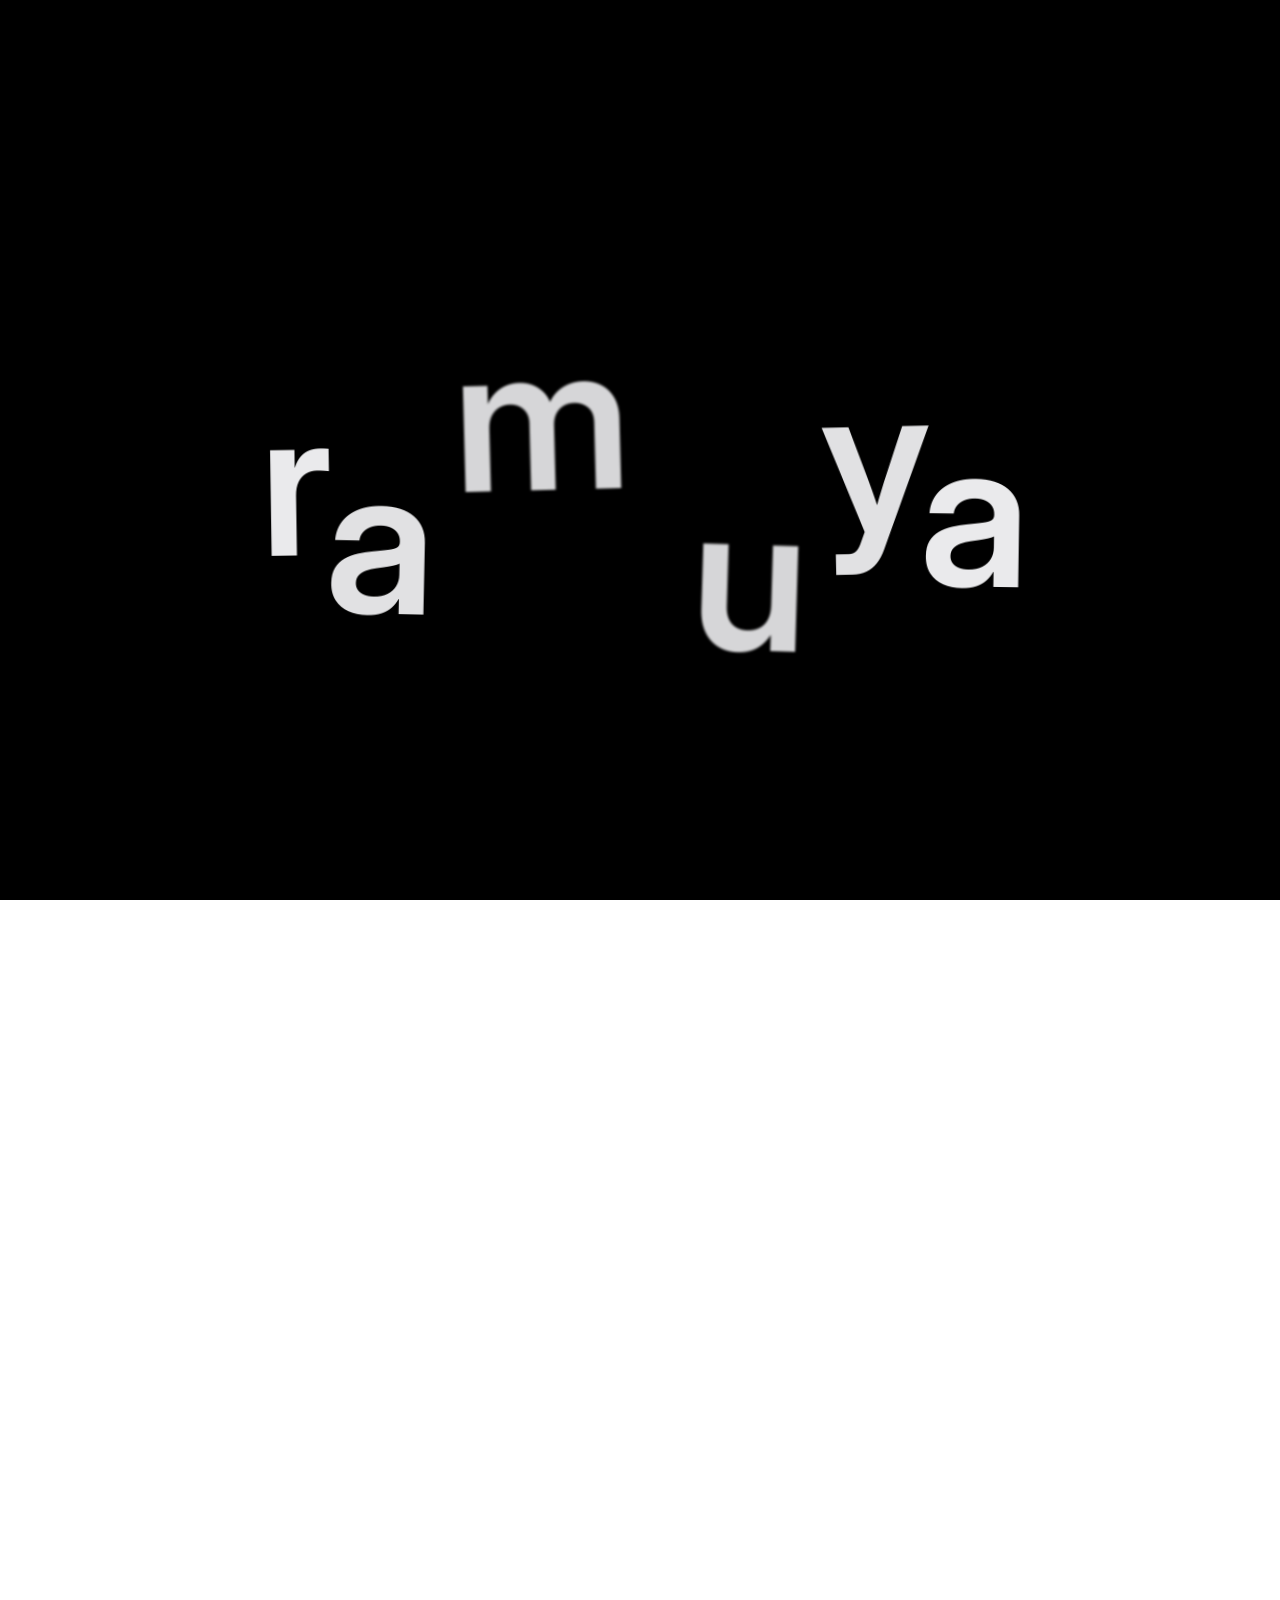
==== commit 61145fa3: "Update navbar" ====
--- a/index.html
+++ b/index.html
@@ -188,7 +188,7 @@
         <h2 class="title" data-split>Beautiful things<br><span class="grad">take a little movement.</span></h2>
       </div>
       <div class="ambient-stage">
-        <div class="phone3d"><figure class="device phone "><img src="assets/images/nusatrail_mobile.jpeg" alt="Nusa Trail mobile" width="852" height="1599" onerror="this.closest('.device') ? this.closest('.device').remove() : this.remove()"></figure></div>
+        <div class="phone3d"><figure class="device phone "><img src="assets/images/gracie_mobile.jpeg" alt="Nusa Trail mobile" width="852" height="1599" onerror="this.closest('.device') ? this.closest('.device').remove() : this.remove()"></figure></div>
         <span class="chip chip-a">thoughtful</span><span class="chip chip-b">playful</span><span class="chip chip-c">made with care</span>
       </div>
     </section>
